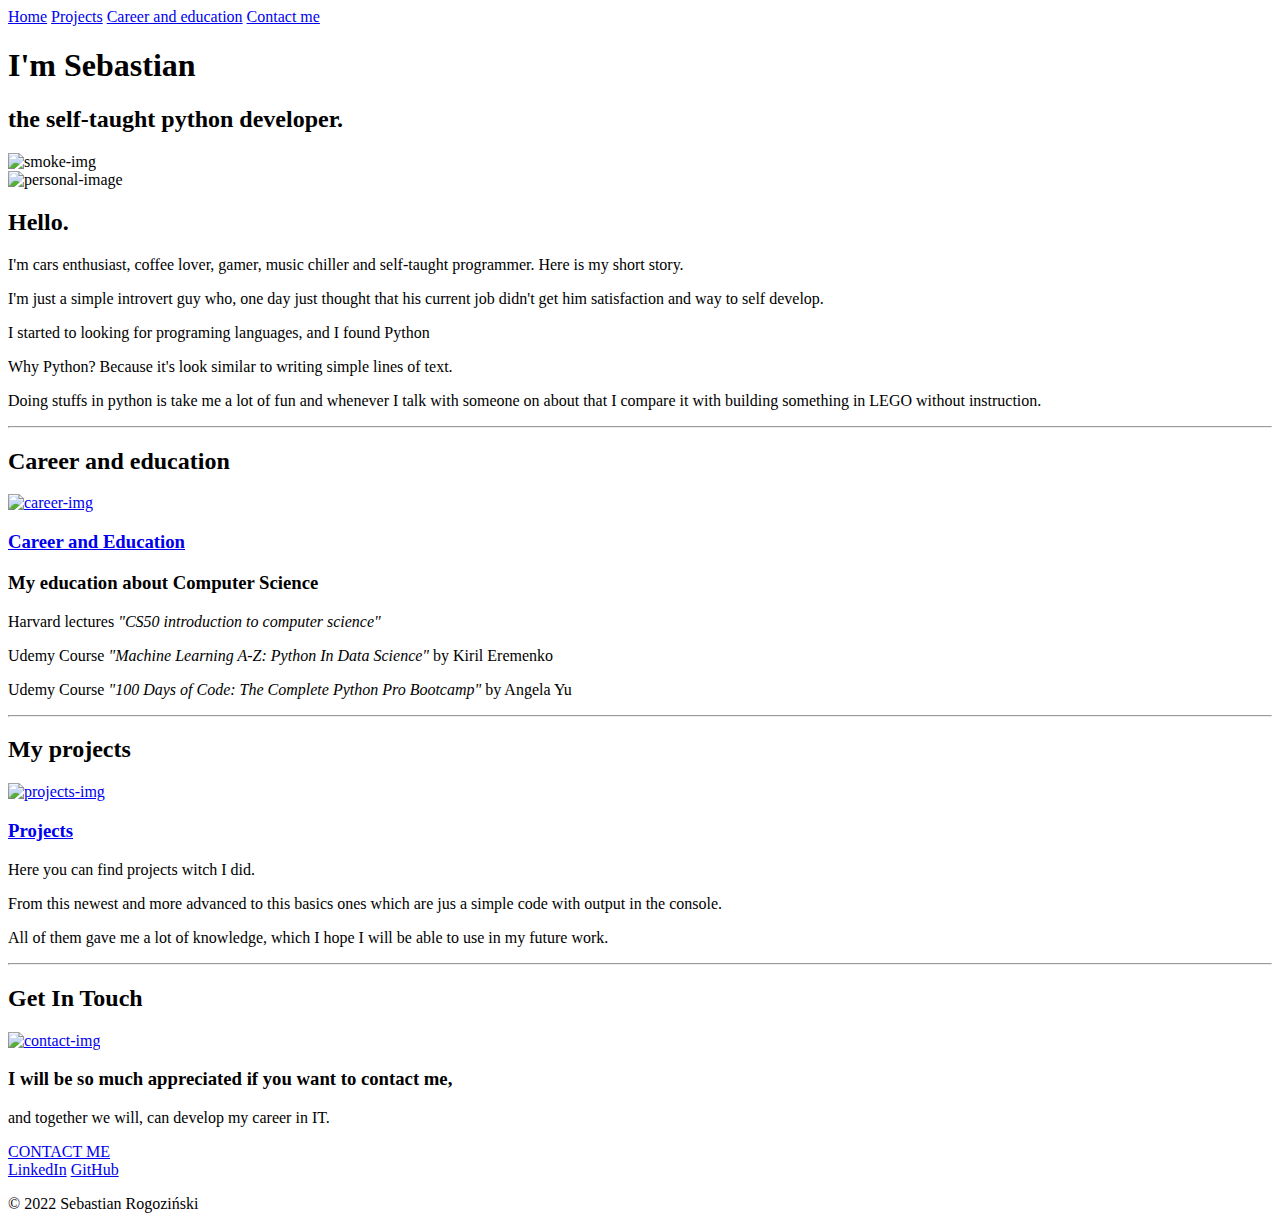
==== index.html @ 93d149de "Personal online CV with html and css" ====
<!DOCTYPE html>
<html lang="en">
<head>
    <meta charset="UTF-8">
    <title>Sebastian Rogoziński a python dev</title>
    <link rel="stylesheet" href="css/styles.css">
    <link rel="icon" href="favicon.ico">
    <link rel="preconnect" href="https://fonts.googleapis.com">
    <link rel="preconnect" href="https://fonts.gstatic.com" crossorigin>
    <link href="https://fonts.googleapis.com/css2?family=Merriweather&family=Montserrat&family=Sacramento&display=swap" rel="stylesheet">
</head>

<body>
    <div class="buttons">
        <a class="link-button" href="index.html">Home</a>
        <a class="link-button" href="projects.html">Projects</a>
        <a class="link-button" href="career-education.html">Career and education</a>
        <a class="link-button" href="mailto:sebastian.rogozinski88@email.com">Contact me</a>
    </div>
    <div class="top-container">
        <h1>I'm Sebastian</h1>
        <h2 class="top-h2">the self-taught python developer.</h2>
        <img class="geometry" src="Images/smoke.png" alt="smoke-img" width="1900" height="300">
    </div>

 <div class="middle-container">
  <div class="profile">
      <img src="Images/my_image.png" alt="personal-image" width="200" height="200">
      <h2>Hello.</h2>
      <p>I'm cars enthusiast, coffee lover, gamer, music chiller and self-taught programmer. Here is my short story.</p>
      <p>I'm just a simple introvert guy who, one day just thought that his current job didn't get him satisfaction and way to self develop.</p>
      <p>I started to looking for programing languages, and I found Python</p>
      <p>Why Python? Because it's look similar to writing simple lines of text.</p>
      <p>Doing stuffs in python is take me a lot of fun and whenever I talk with someone on about that I compare it with building something in LEGO without instruction.</p>
  </div>
  <hr>
  <div class="career">
      <h2 class="h2-career">Career and education</h2>
      <a href="career-education.html"><img class="career-img" src="Images/career-b.png" alt="career-img" width="200" height="200"></a>
      <h3 class="h3-career"><a href="career-education.html">Career and Education</a></h3>
      <h3>My education about Computer Science</h3>
      <p>Harvard lectures <i>"CS50 introduction to computer science"</i></p>
      <p>Udemy Course <i>"Machine Learning A-Z: Python In Data Science"</i> by Kiril Eremenko</p>
      <p>Udemy Course <i>"100 Days of Code: The Complete Python Pro Bootcamp"</i> by Angela Yu</p>
  </div>
  <hr>
  <div class="projects">
      <h2 class="h2-projects">My projects</h2>
      <a href="projects.html"><img class="projects-img" src="Images/projects-b.png" alt="projects-img" width="200" height="200"></a>
      <h3 class="h3-projects"><a href="projects.html">Projects</a></h3>
      <p>Here you can find projects witch I did.</p>
      <p>From this newest and more advanced to this basics ones which are jus a simple code with output in the console.</p>
      <p>All of them gave me a lot of knowledge, which I hope I will be able to use in my future work. </p>
  </div>
  <hr>
  <div class="contact-me">
    <h2>Get In Touch</h2>
      <a class="btn" href="mailto:sebastian.rogozinski88@email.com"><img class="contact-img" src="Images/contact-b.png" alt="contact-img" width="200" height="200"></a>
    <h3>I will be so much appreciated if you want to contact me,</h3>
    <p>and together we will, can develop my career in IT.</p>
    <a class="btn" href="mailto:sebastian.rogozinski88@email.com">CONTACT ME</a>
  </div>
</div>

<div class="bottom-container">
   <a class="footer-link" href="https://www.linkedin.com/in/sebastian-rogozi%C5%84ski-69b742207/">LinkedIn</a>
   <a class="footer-link" href="https://github.com/SlowlyOwly">GitHub</a>
   <p>© 2022 Sebastian Rogoziński</p>
</div>


</body>
</html>
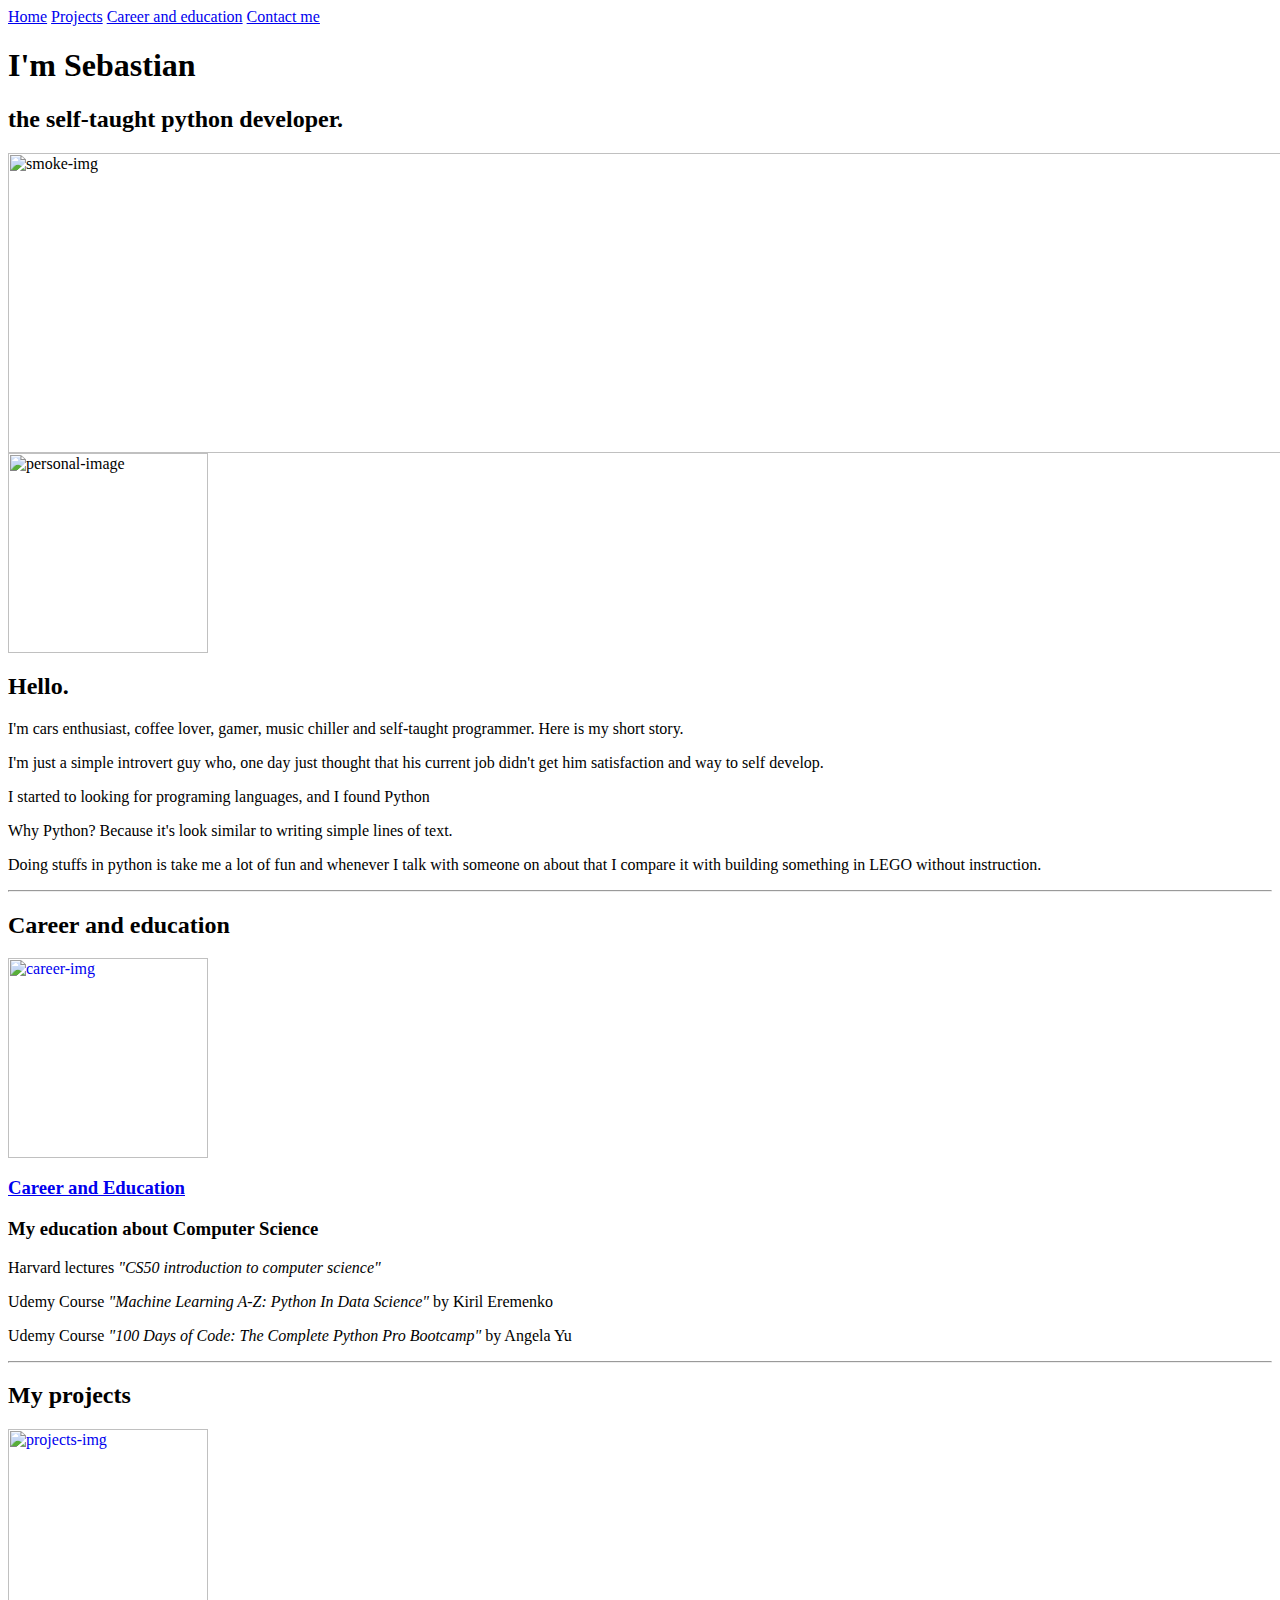
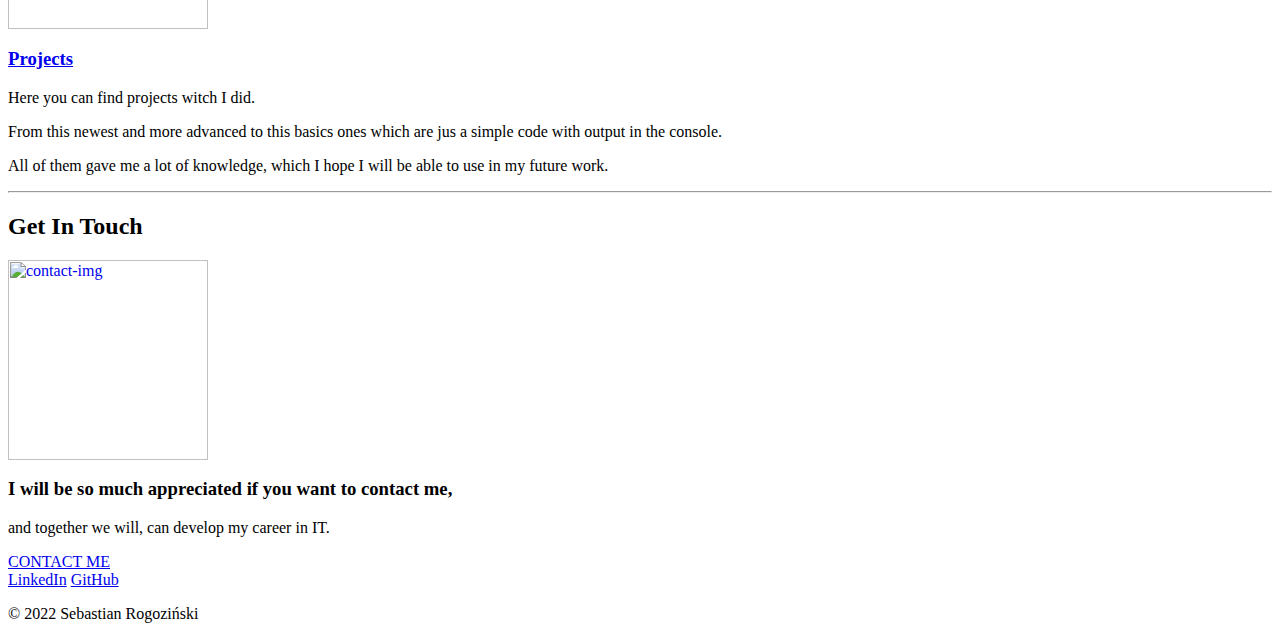
==== commit 6c116723: "Update index.html" ====
--- a/index.html
+++ b/index.html
@@ -1,4 +1,3 @@
-<!DOCTYPE html>
 <html lang="en">
 <head>
     <meta charset="UTF-8">
@@ -70,4 +69,4 @@
 
 
 </body>
-</html>+</html>
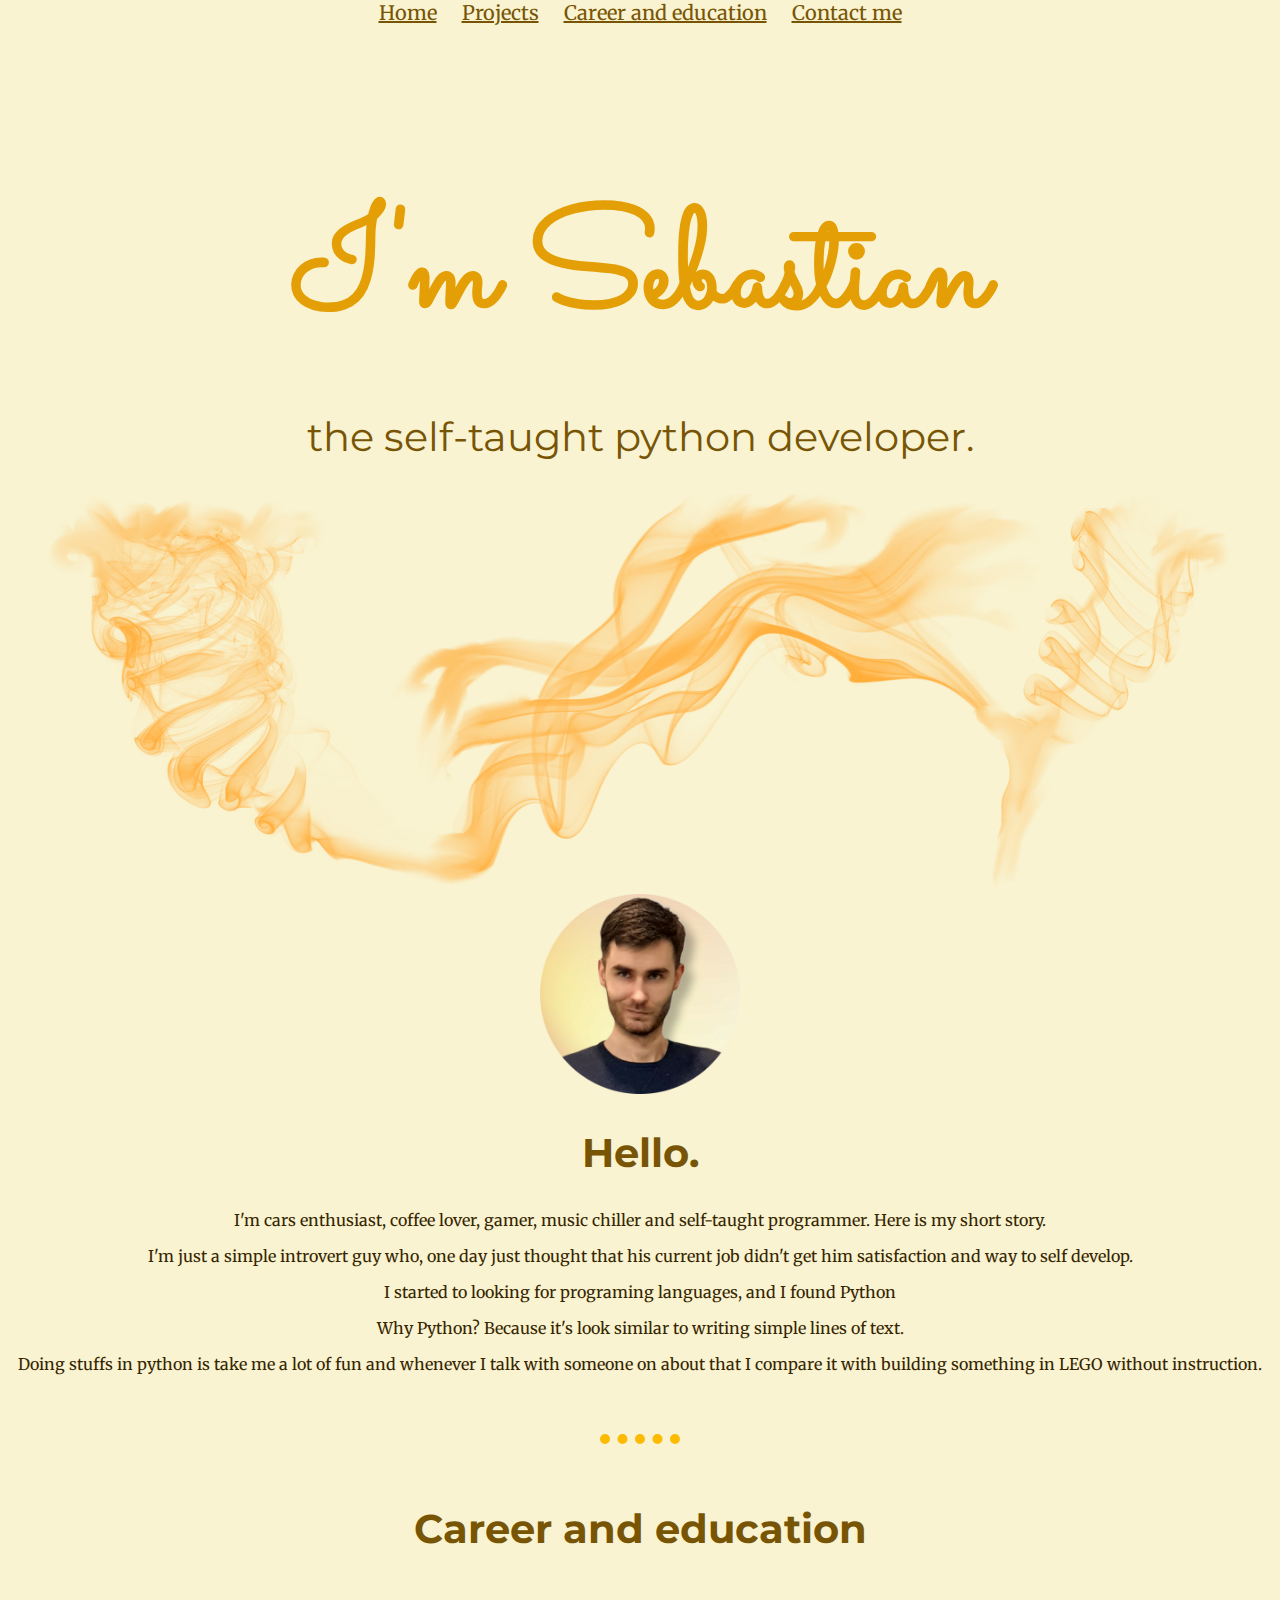
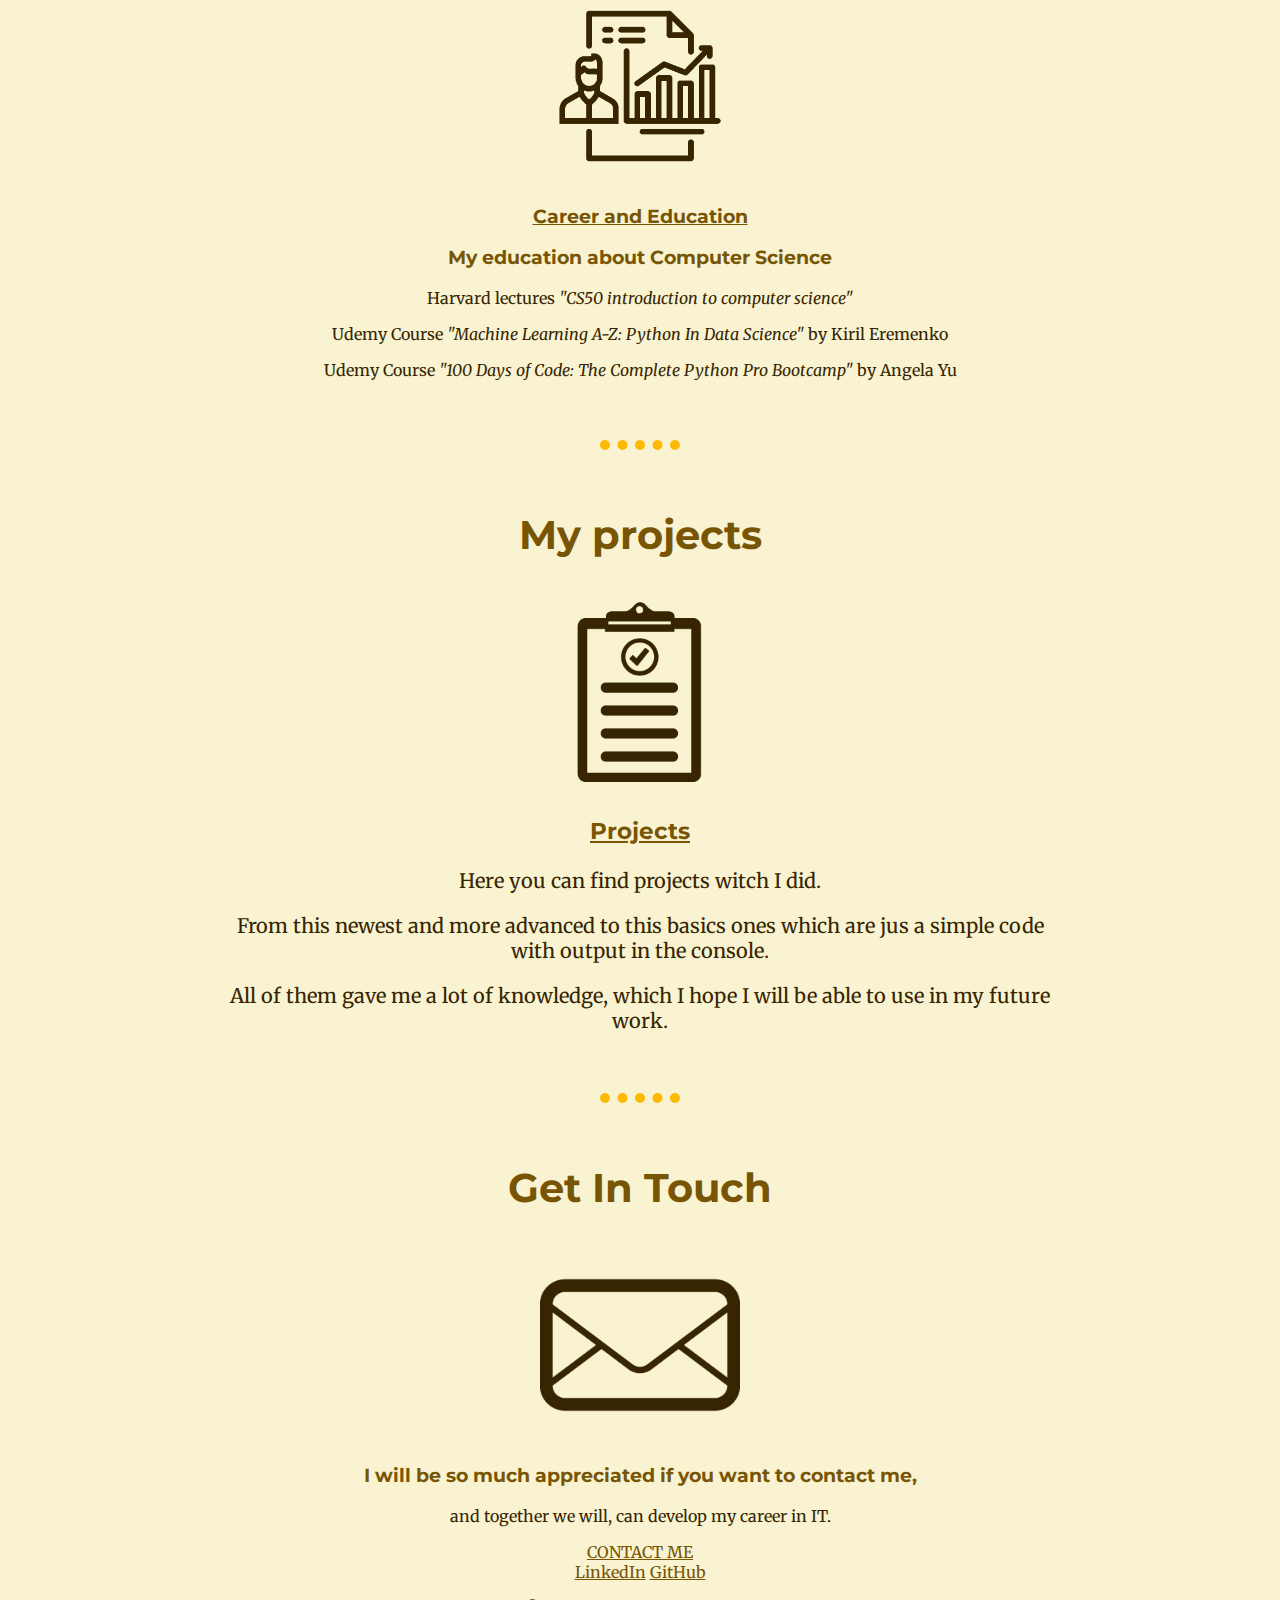
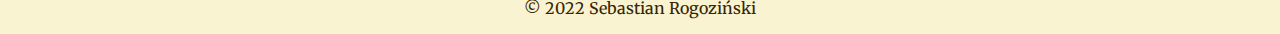
==== commit 02e3fe14: "smoke size delete" ====
--- a/index.html
+++ b/index.html
@@ -19,7 +19,7 @@
     <div class="top-container">
         <h1>I'm Sebastian</h1>
         <h2 class="top-h2">the self-taught python developer.</h2>
-        <img class="geometry" src="Images/smoke.png" alt="smoke-img" width="1900" height="300">
+        <img class="geometry" src="Images/smoke.png" alt="smoke-img">
     </div>
 
  <div class="middle-container">
--- a/css/styles.css
+++ b/css/styles.css
@@ -0,0 +1,169 @@
+body {
+    margin: 0;
+    text-align: center;
+    font-family: 'Merriweather', serif;
+    background-color: #F9F3D1;
+
+    }
+
+h1 {
+    margin: 50px auto 0 auto;
+    font-family: 'Sacramento', cursive;
+    font-size: 140px;
+    color: #e39f05;
+    }
+
+h2 {
+    font-family: 'Montserrat', sans-serif;
+    color: #785505;
+    font-size: 40px;
+
+    }
+
+h3 {
+    font-family: 'Montserrat', sans-serif;
+    color: #785505;
+    }
+p {
+    color: #362500;
+    }
+
+a {
+    color: #785505;
+    }
+
+hr {
+    margin: 60px auto 60px auto;
+    background-color: #F9F3D1;
+    border-color: #fcba03;
+    border-style: none;
+    border-top-style: dotted;
+    border-width: 10px;
+    width: 80px;
+    }
+
+.top-container {
+    background-color: #F9F3D1;
+    position: relative;
+    padding-top: 100px;
+    }
+
+.middle-container {
+    background-color: #F9F3D1;
+    }
+
+.bottom-container {
+    background-color: #F9F3D1;
+    }
+
+.geometry {
+    position: relative;
+    }
+
+.top-h2 {
+    font-weight: normal;
+    }
+
+.career-table {
+    width: 80%;
+    margin: 50px auto 50px auto;
+    color: #362500;
+    font-size: 20px;
+    }
+
+.date-table {
+    height: 10px;
+    width: 14%;
+    vertical-align: top;
+    border-collapse: collapse;
+    border: solid 1px;
+    }
+
+.company-table {
+    width: 14%;
+    vertical-align: top;
+    border-collapse: collapse;
+    border: solid 1px;
+    }
+
+.position-table {
+    width: 25%;
+    vertical-align: top;
+    border-collapse: collapse;
+    border: solid 1px;
+    }
+
+.description-table {
+    vertical-align: top;
+    border-collapse: collapse;
+    border: solid 1px;
+    }
+
+.p-table {
+    margin-bottom: 5px;
+    margin-top: 5px;
+    }
+
+.education-table {
+    width: 80%;
+    margin: 50px auto 50px auto;
+    color: #362500;
+    font-size: 20px;
+    }
+
+.university-table {
+    width: 14%;
+    vertical-align: top;
+    border-collapse: collapse;
+    border: solid 1px;
+    }
+
+.certificates-table {
+    width: 80%;
+    margin: 50px auto 50px auto;
+    color: #362500;
+    font-size: 20px;
+    }
+
+.released-table {
+    width: 14%;
+    vertical-align: top;
+    border-collapse: collapse;
+    border: solid 1px;
+    }
+
+.certificate-table {
+    width: 14%;
+    vertical-align: top;
+    border-collapse: collapse;
+    border: solid 1px;
+    }
+
+.projects {
+    width: 65%;
+    margin: 50px auto 50px auto;
+    color: #362500;
+    font-size: 20px;
+    }
+
+.link-table {
+    width: 500px;
+    padding-bottom: 10px;
+    padding-top: 10px;
+    }
+
+.p-img-table {
+    width: 738px;
+    padding-bottom: 10px;
+    padding-top: 10px;
+    }
+
+.buttons {
+    font-family: 'Merriweather', serif;
+    font-size: 20px;
+    }
+
+.link-button {
+    margin-right: 10px;
+    margin-left: 10px;
+    }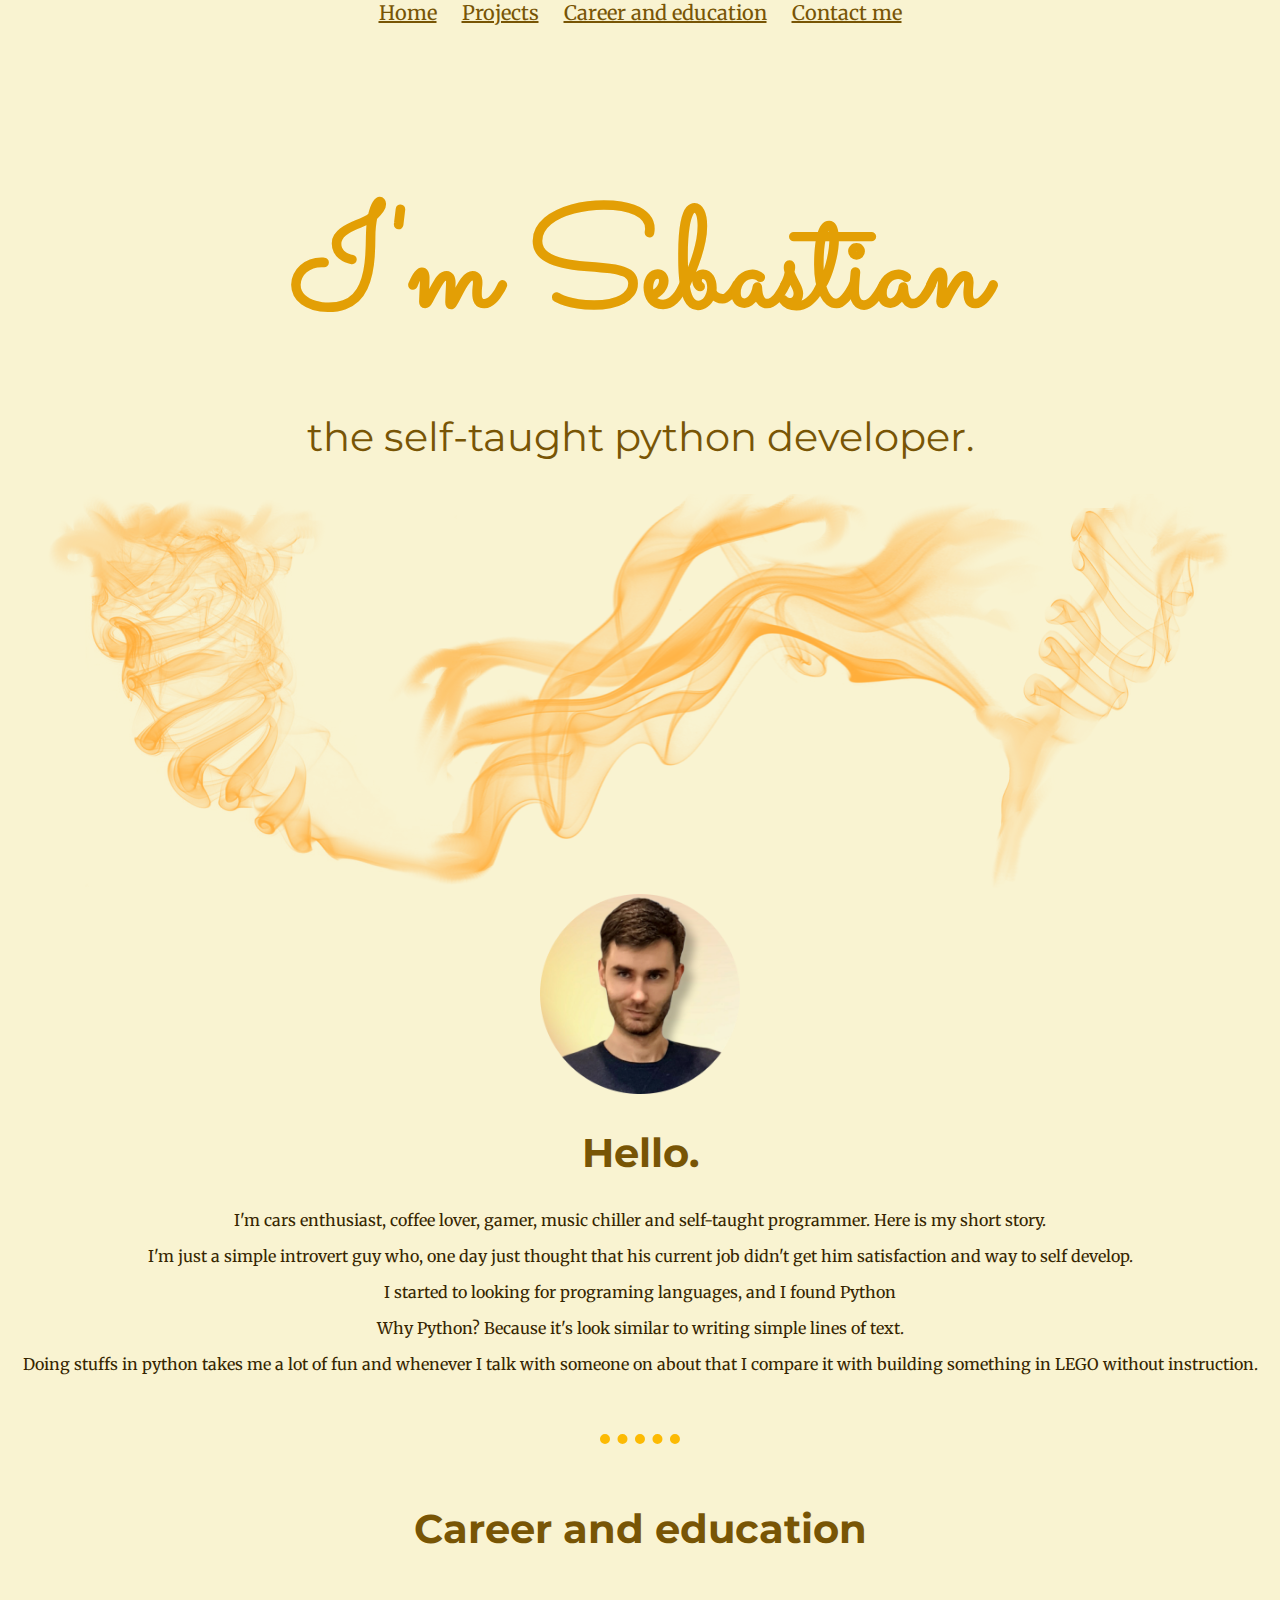
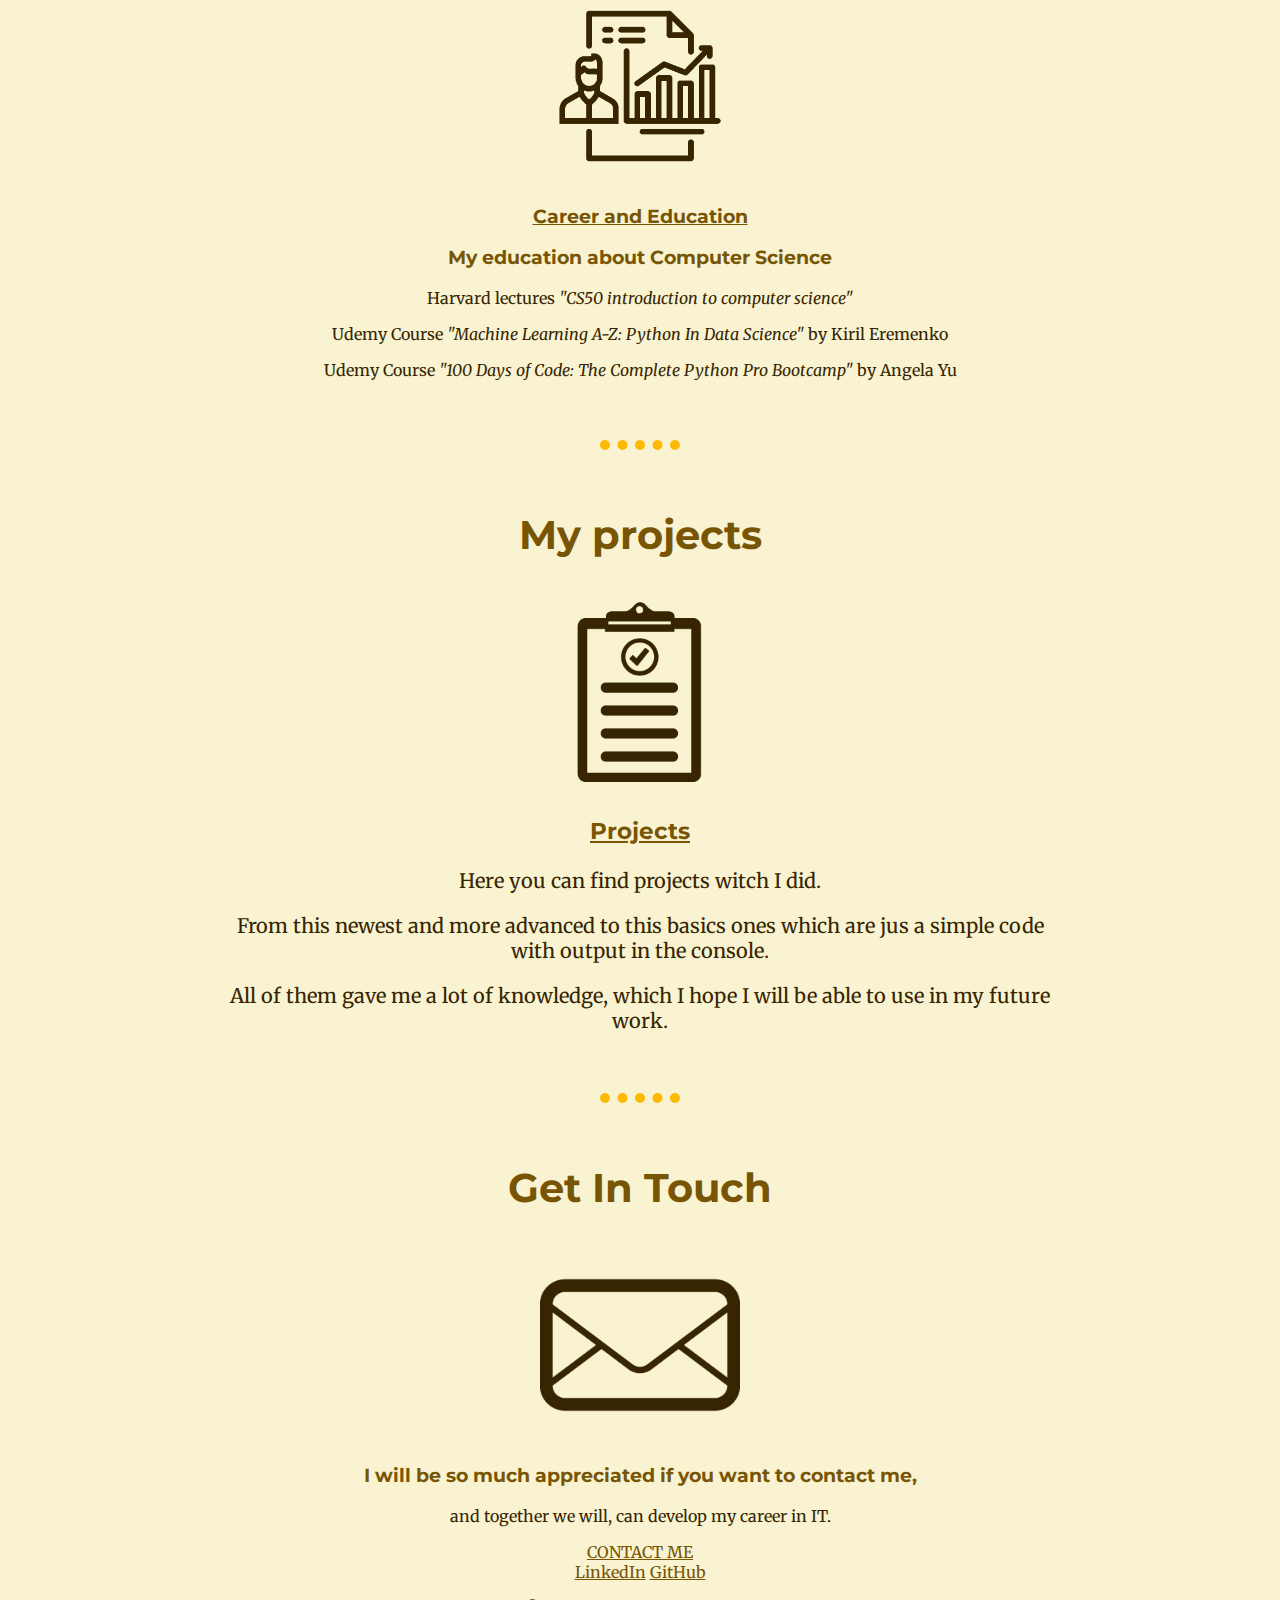
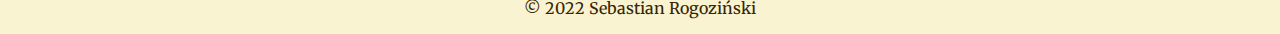
==== commit 40e87b52: "Update index.html" ====
--- a/index.html
+++ b/index.html
@@ -30,7 +30,7 @@
       <p>I'm just a simple introvert guy who, one day just thought that his current job didn't get him satisfaction and way to self develop.</p>
       <p>I started to looking for programing languages, and I found Python</p>
       <p>Why Python? Because it's look similar to writing simple lines of text.</p>
-      <p>Doing stuffs in python is take me a lot of fun and whenever I talk with someone on about that I compare it with building something in LEGO without instruction.</p>
+      <p>Doing stuffs in python takes me a lot of fun and whenever I talk with someone on about that I compare it with building something in LEGO without instruction.</p>
   </div>
   <hr>
   <div class="career">
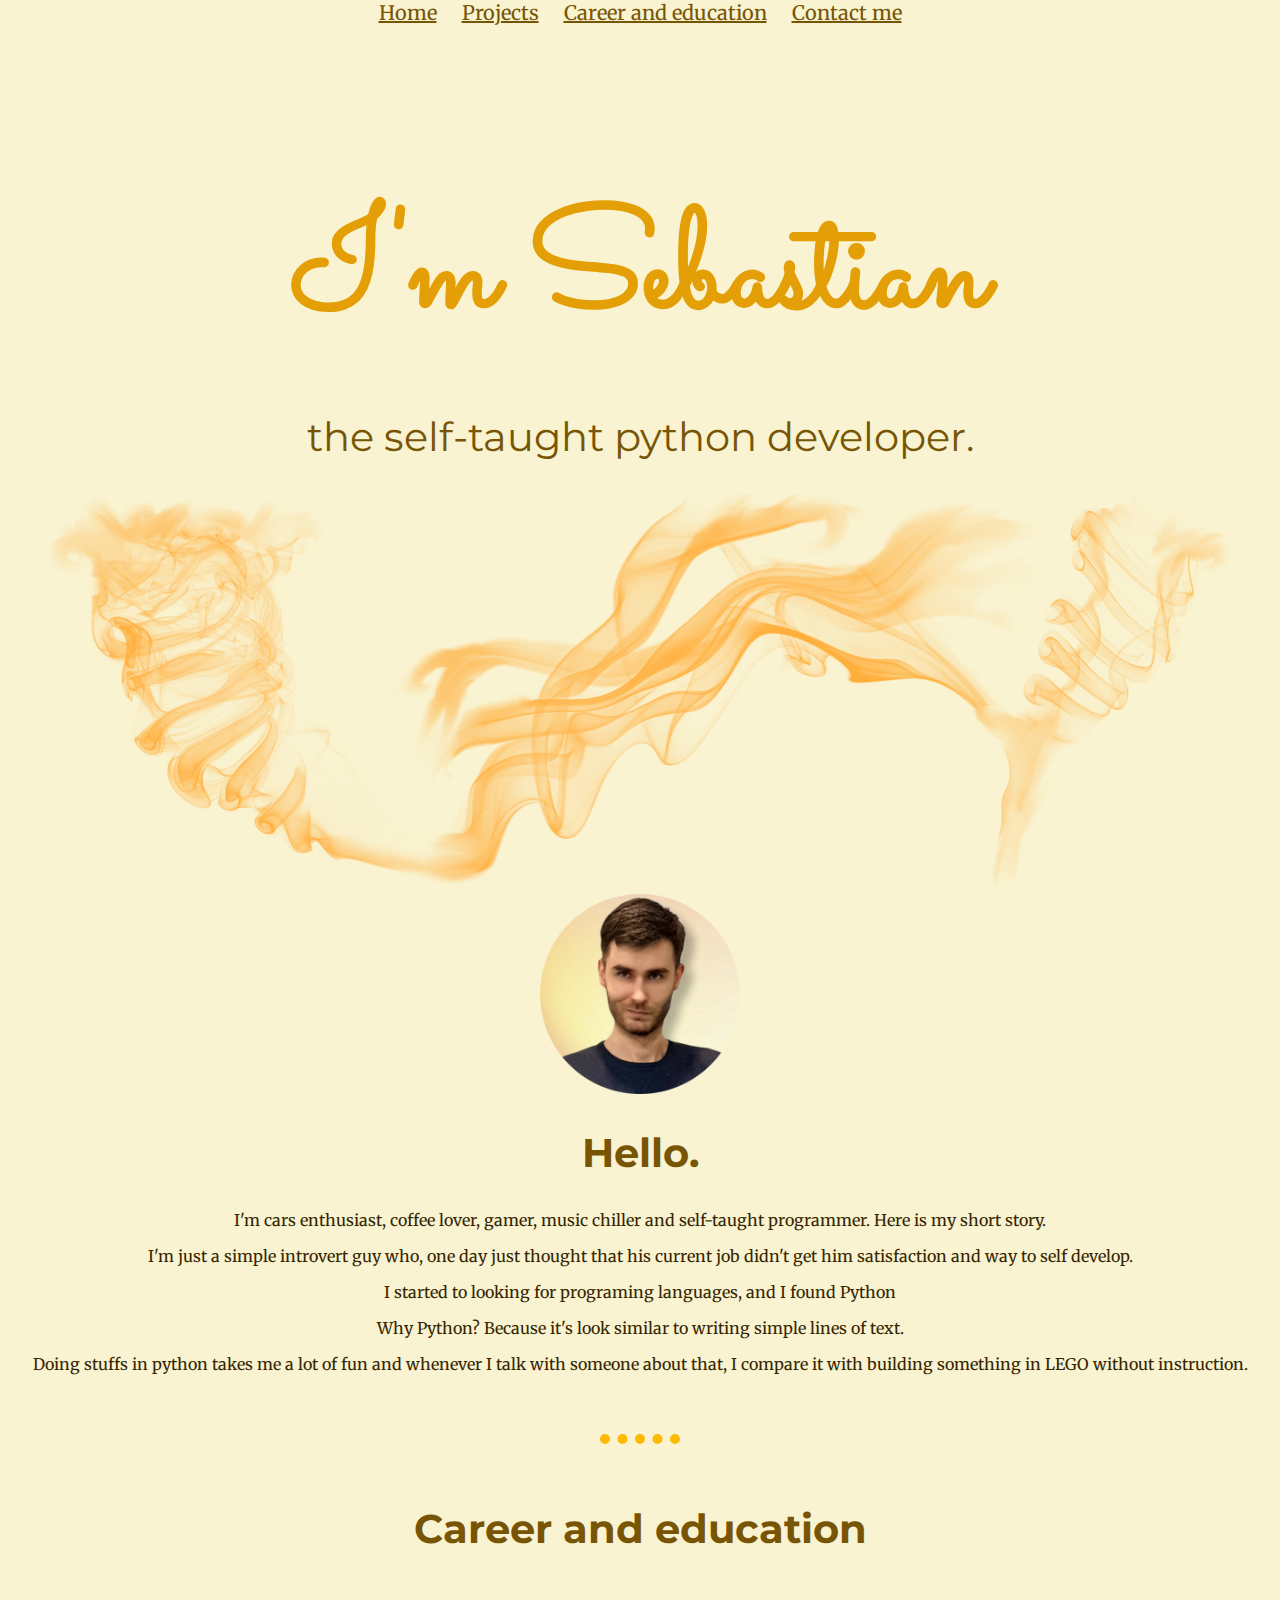
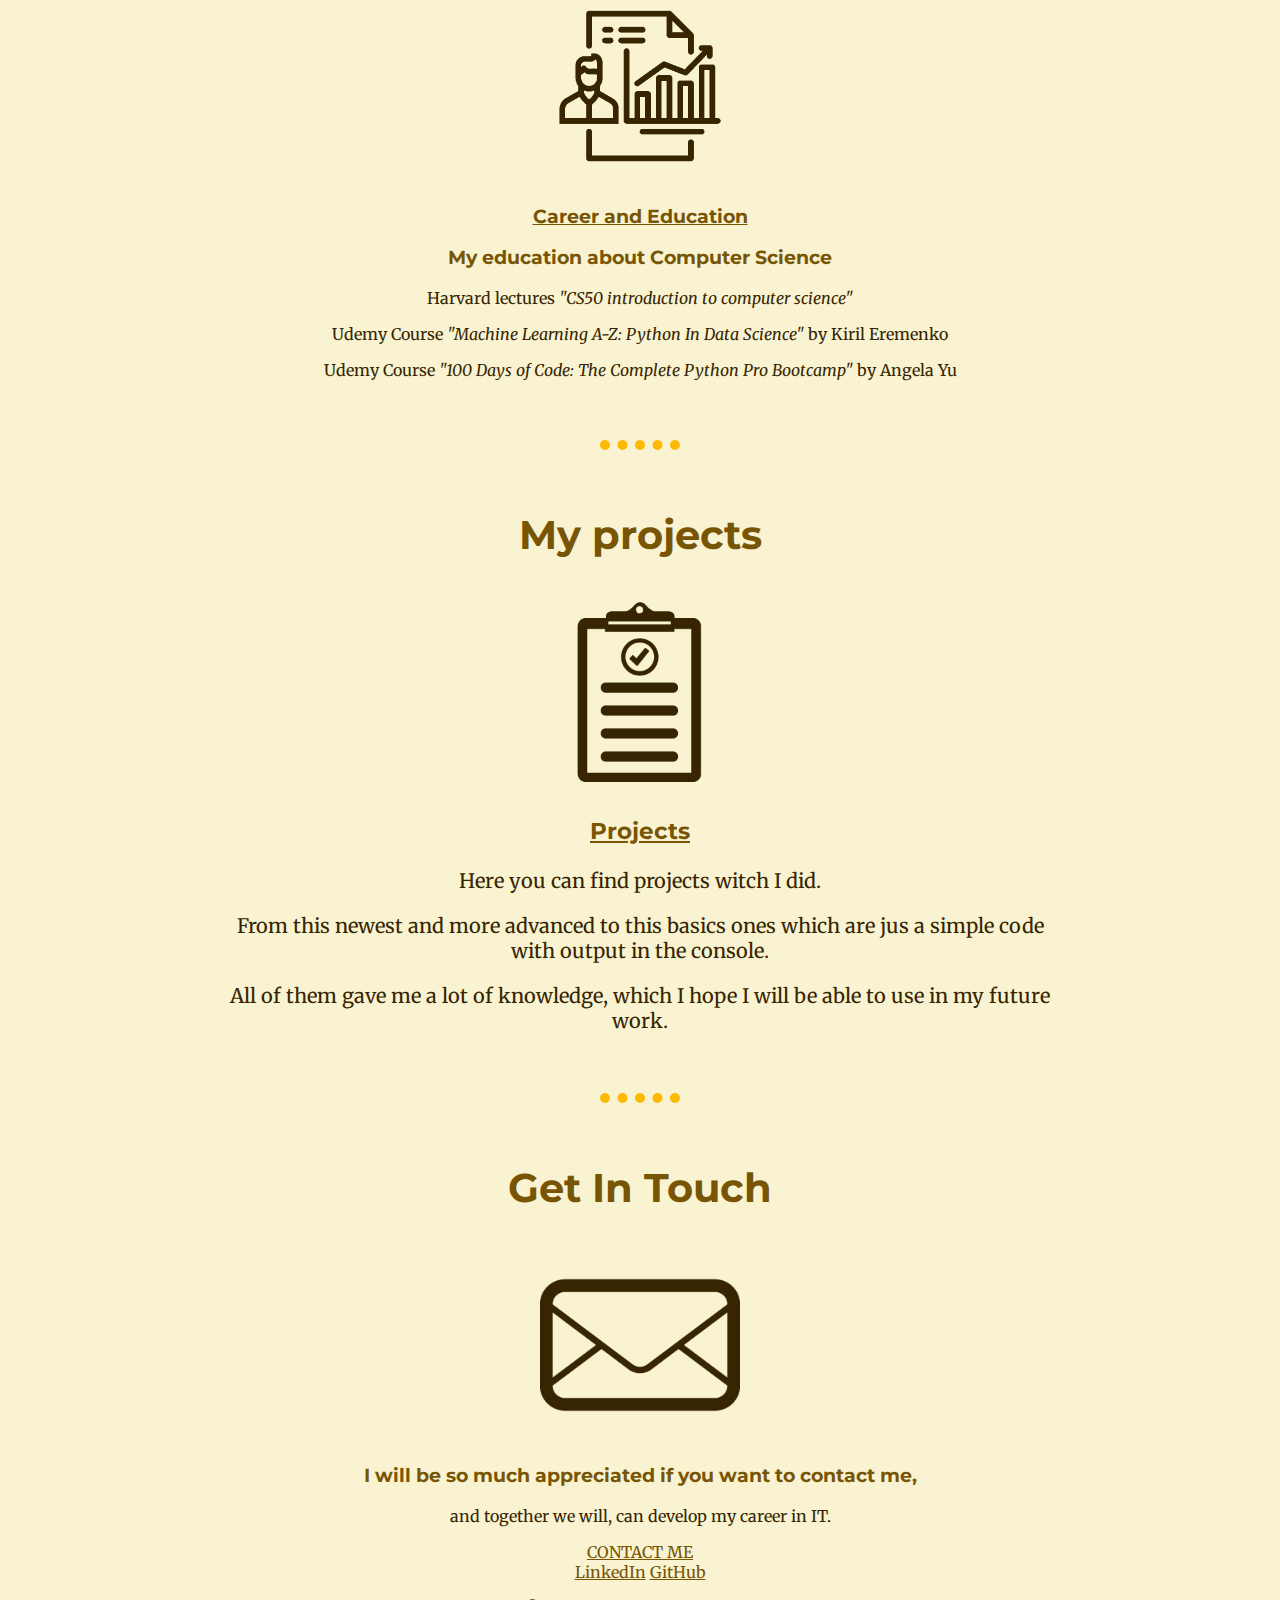
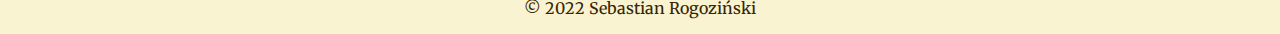
==== commit 3127c531: "Update index.html" ====
--- a/index.html
+++ b/index.html
@@ -30,7 +30,7 @@
       <p>I'm just a simple introvert guy who, one day just thought that his current job didn't get him satisfaction and way to self develop.</p>
       <p>I started to looking for programing languages, and I found Python</p>
       <p>Why Python? Because it's look similar to writing simple lines of text.</p>
-      <p>Doing stuffs in python takes me a lot of fun and whenever I talk with someone on about that I compare it with building something in LEGO without instruction.</p>
+      <p>Doing stuffs in python takes me a lot of fun and whenever I talk with someone about that, I compare it with building something in LEGO without instruction.</p>
   </div>
   <hr>
   <div class="career">
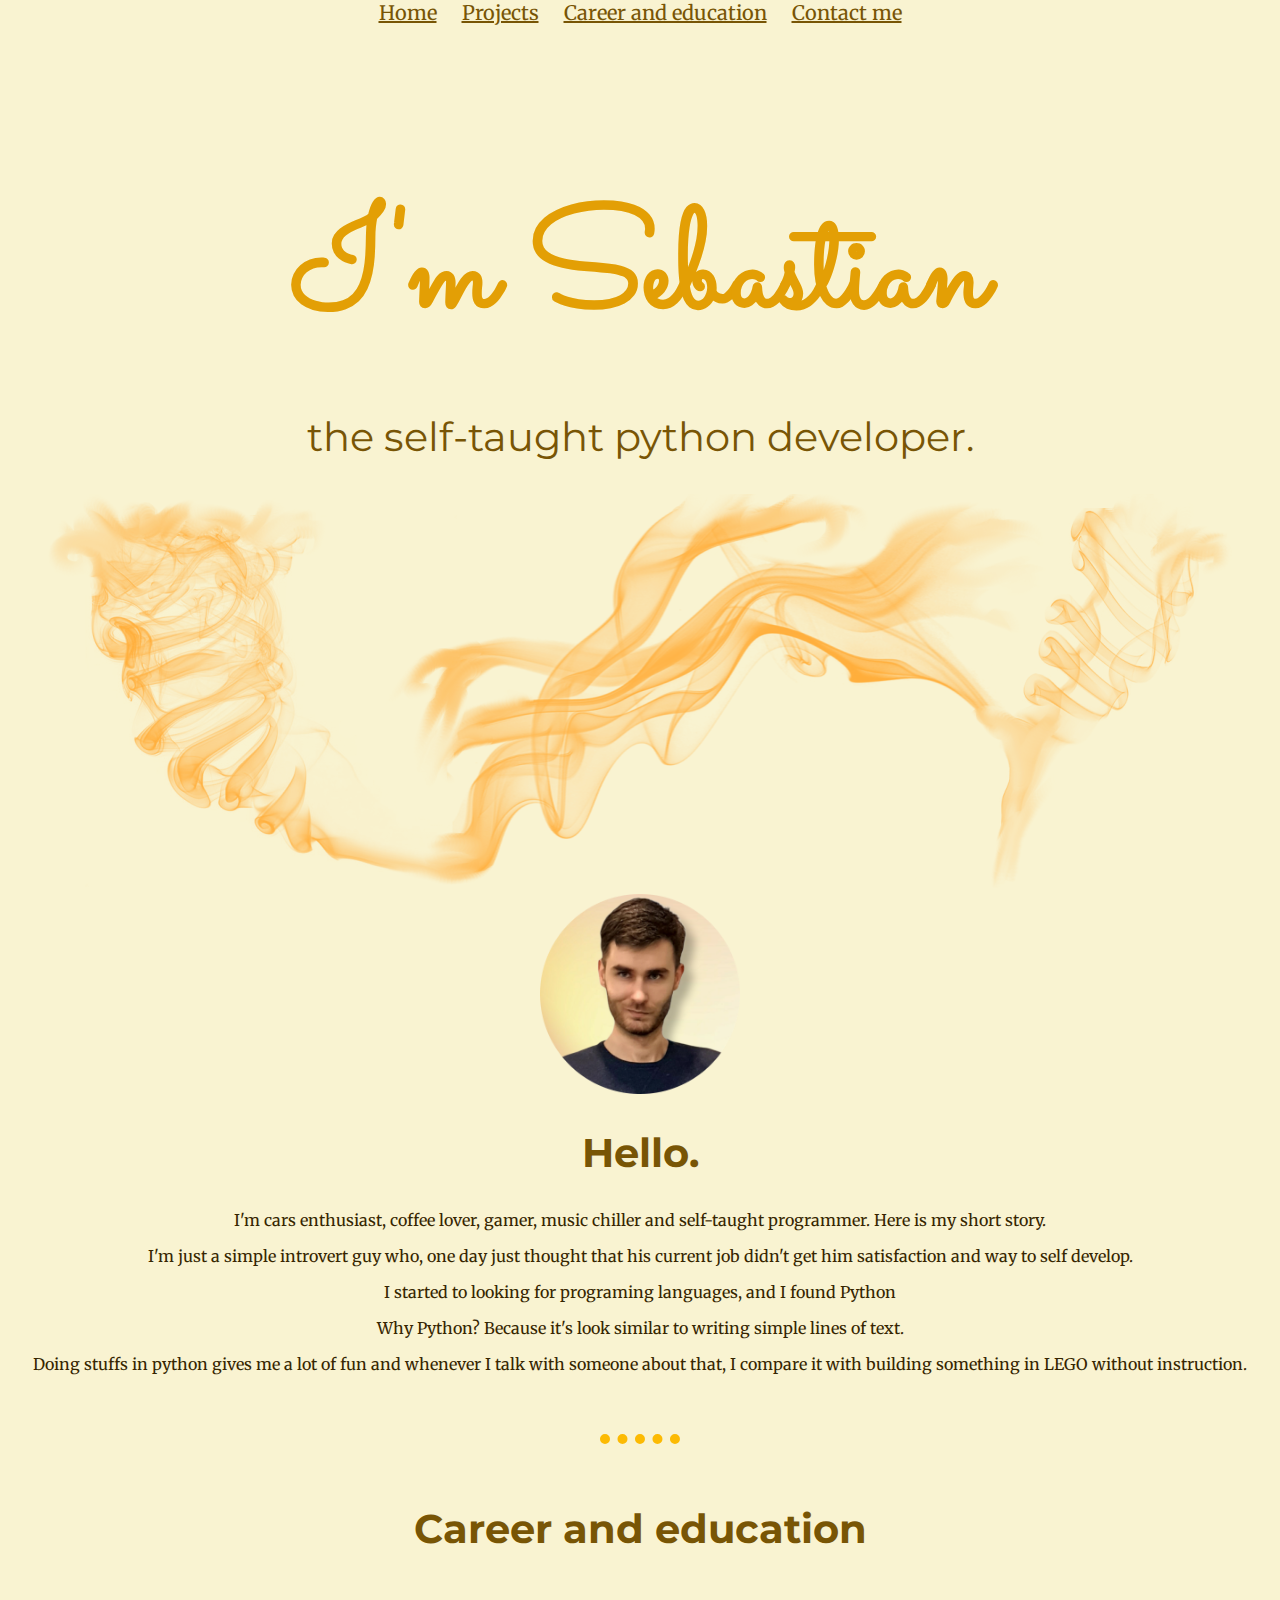
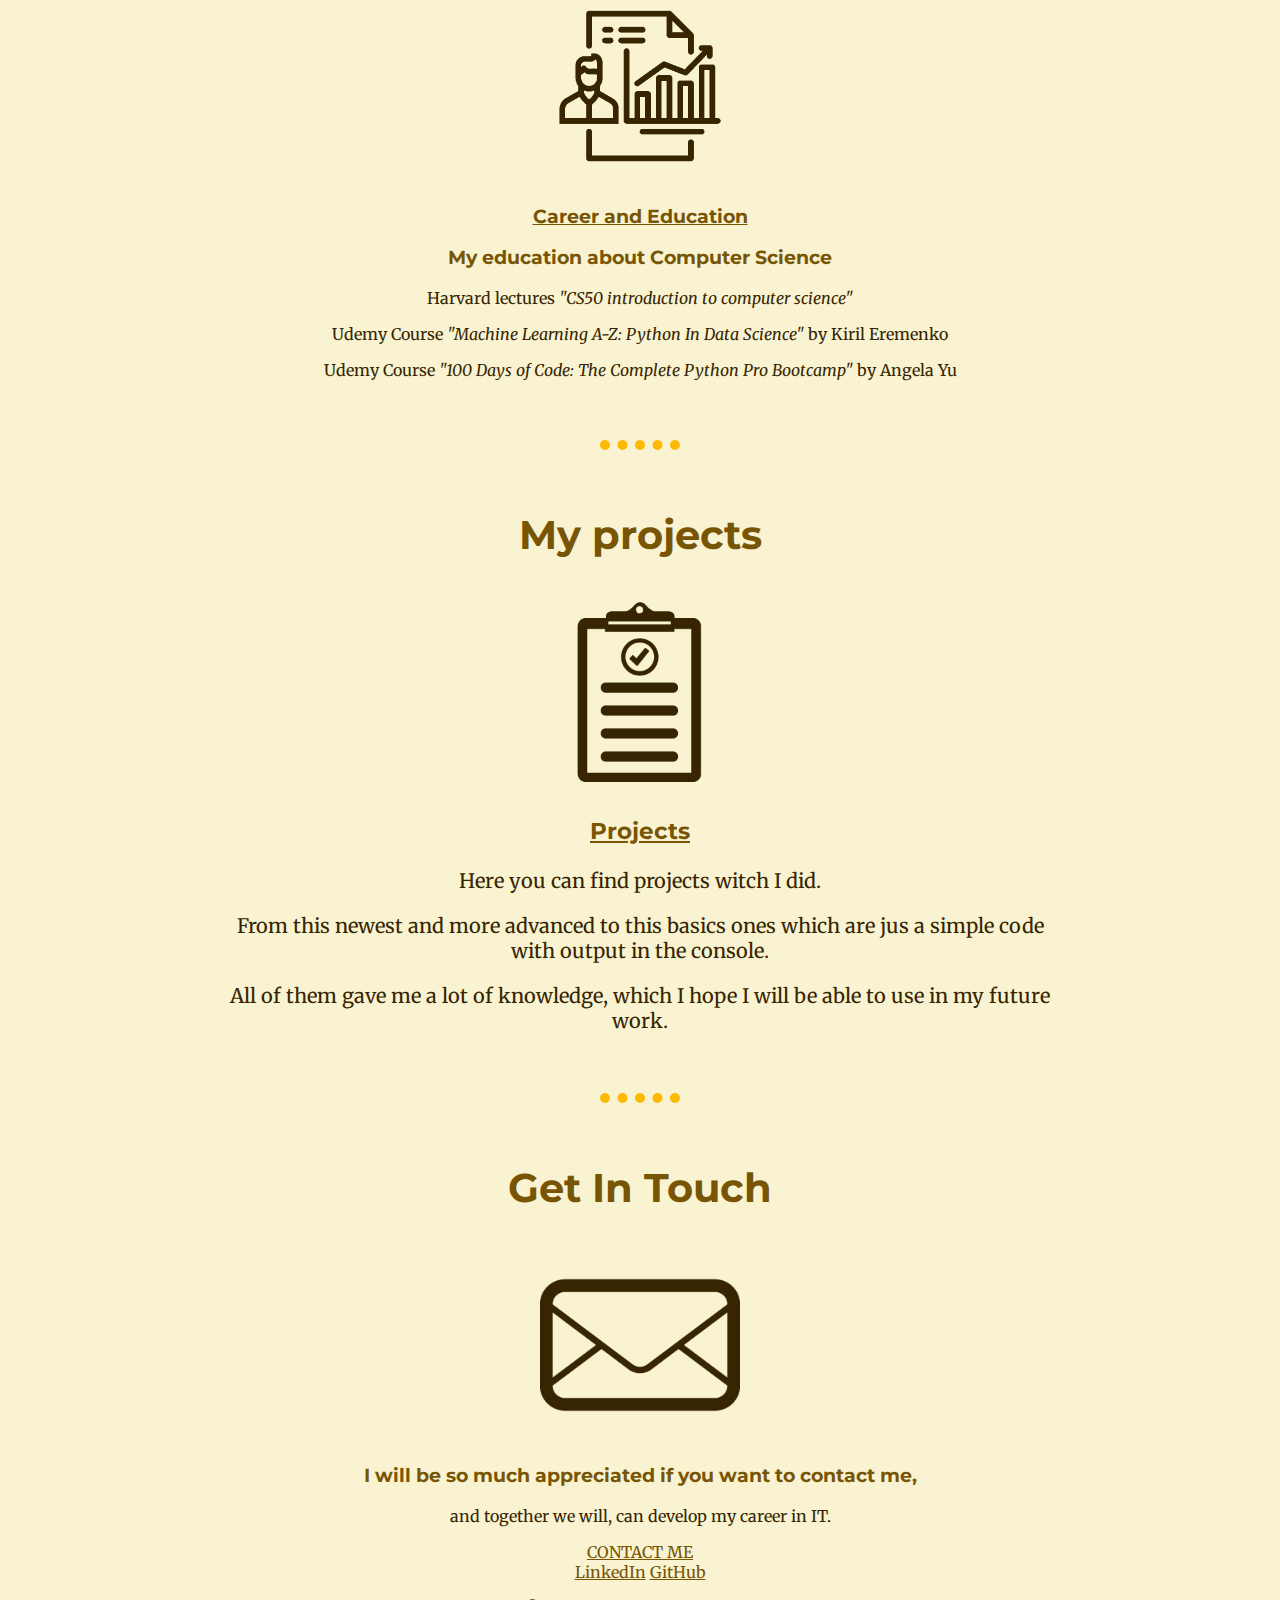
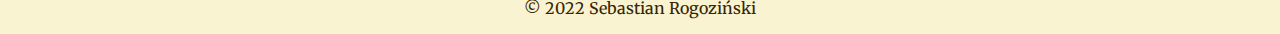
==== commit 924a58b6: "Update index.html" ====
--- a/index.html
+++ b/index.html
@@ -30,7 +30,7 @@
       <p>I'm just a simple introvert guy who, one day just thought that his current job didn't get him satisfaction and way to self develop.</p>
       <p>I started to looking for programing languages, and I found Python</p>
       <p>Why Python? Because it's look similar to writing simple lines of text.</p>
-      <p>Doing stuffs in python takes me a lot of fun and whenever I talk with someone about that, I compare it with building something in LEGO without instruction.</p>
+      <p>Doing stuffs in python gives me a lot of fun and whenever I talk with someone about that, I compare it with building something in LEGO without instruction.</p>
   </div>
   <hr>
   <div class="career">
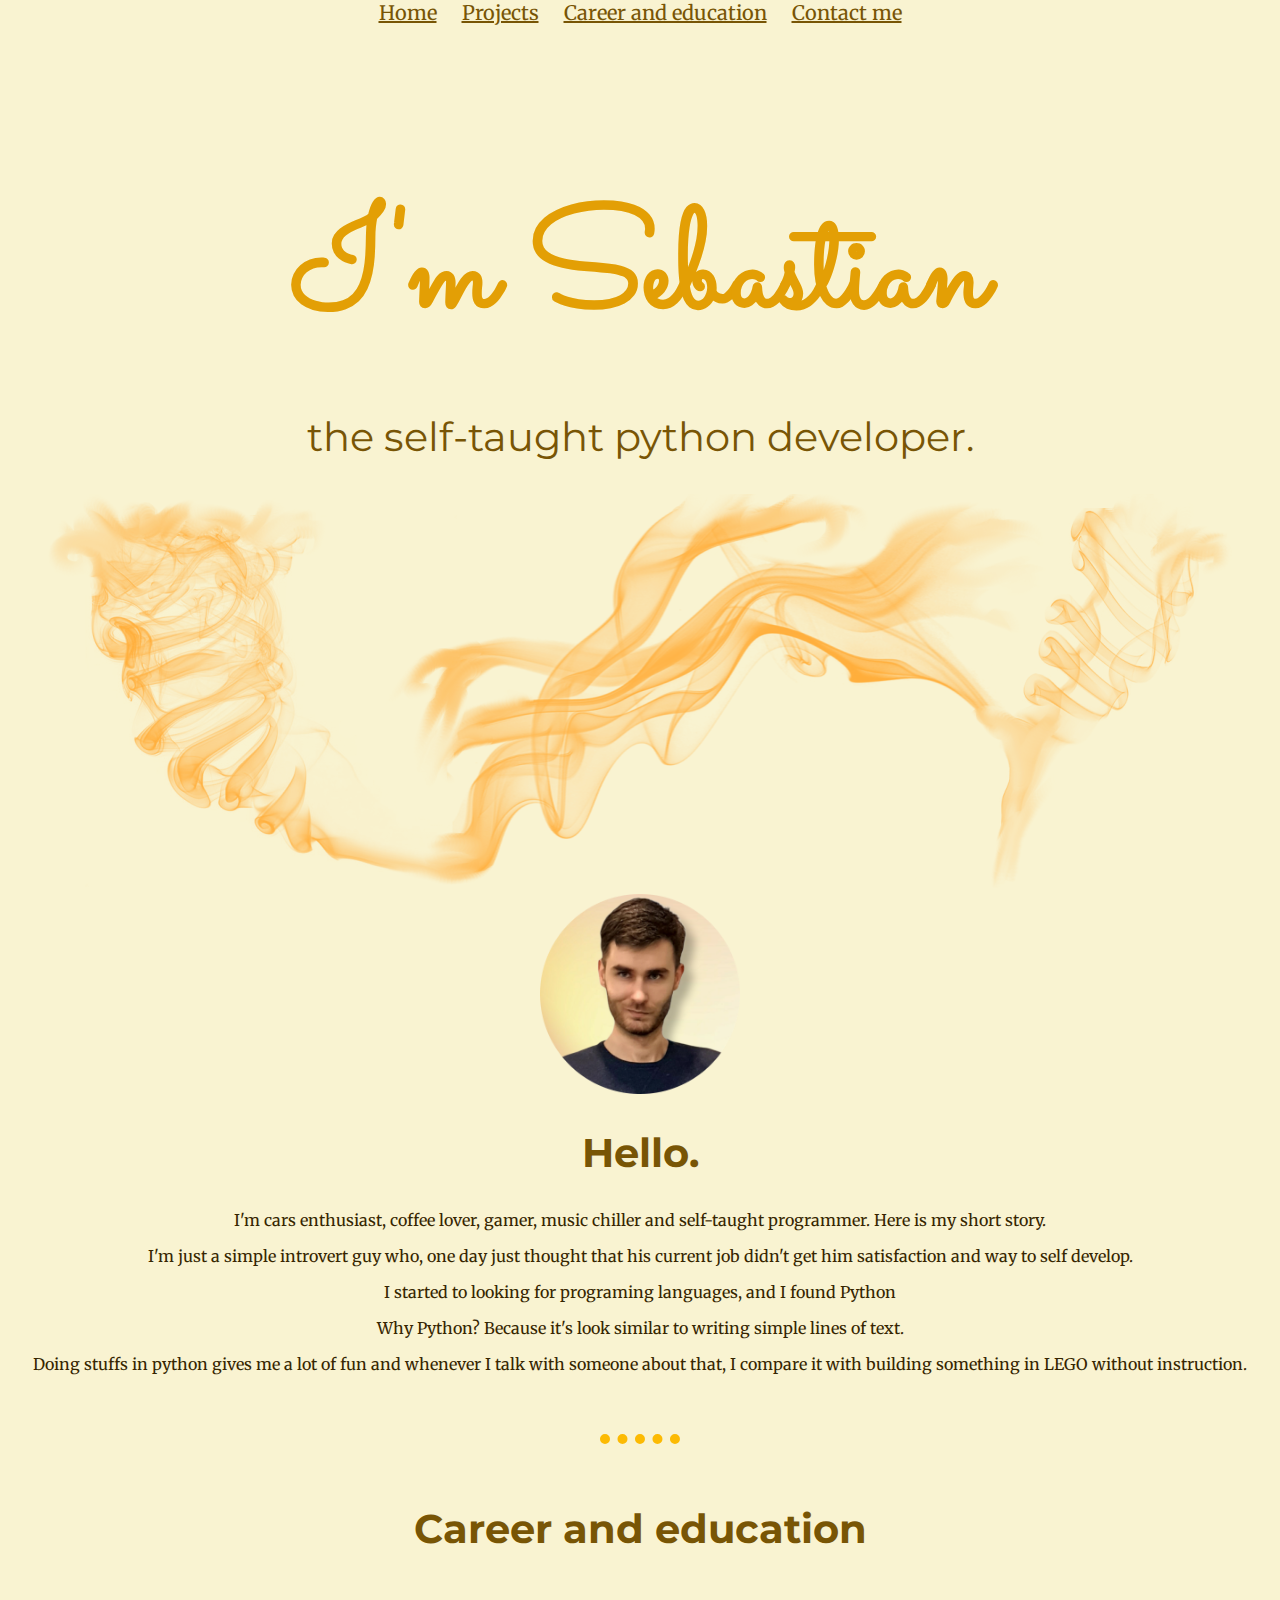
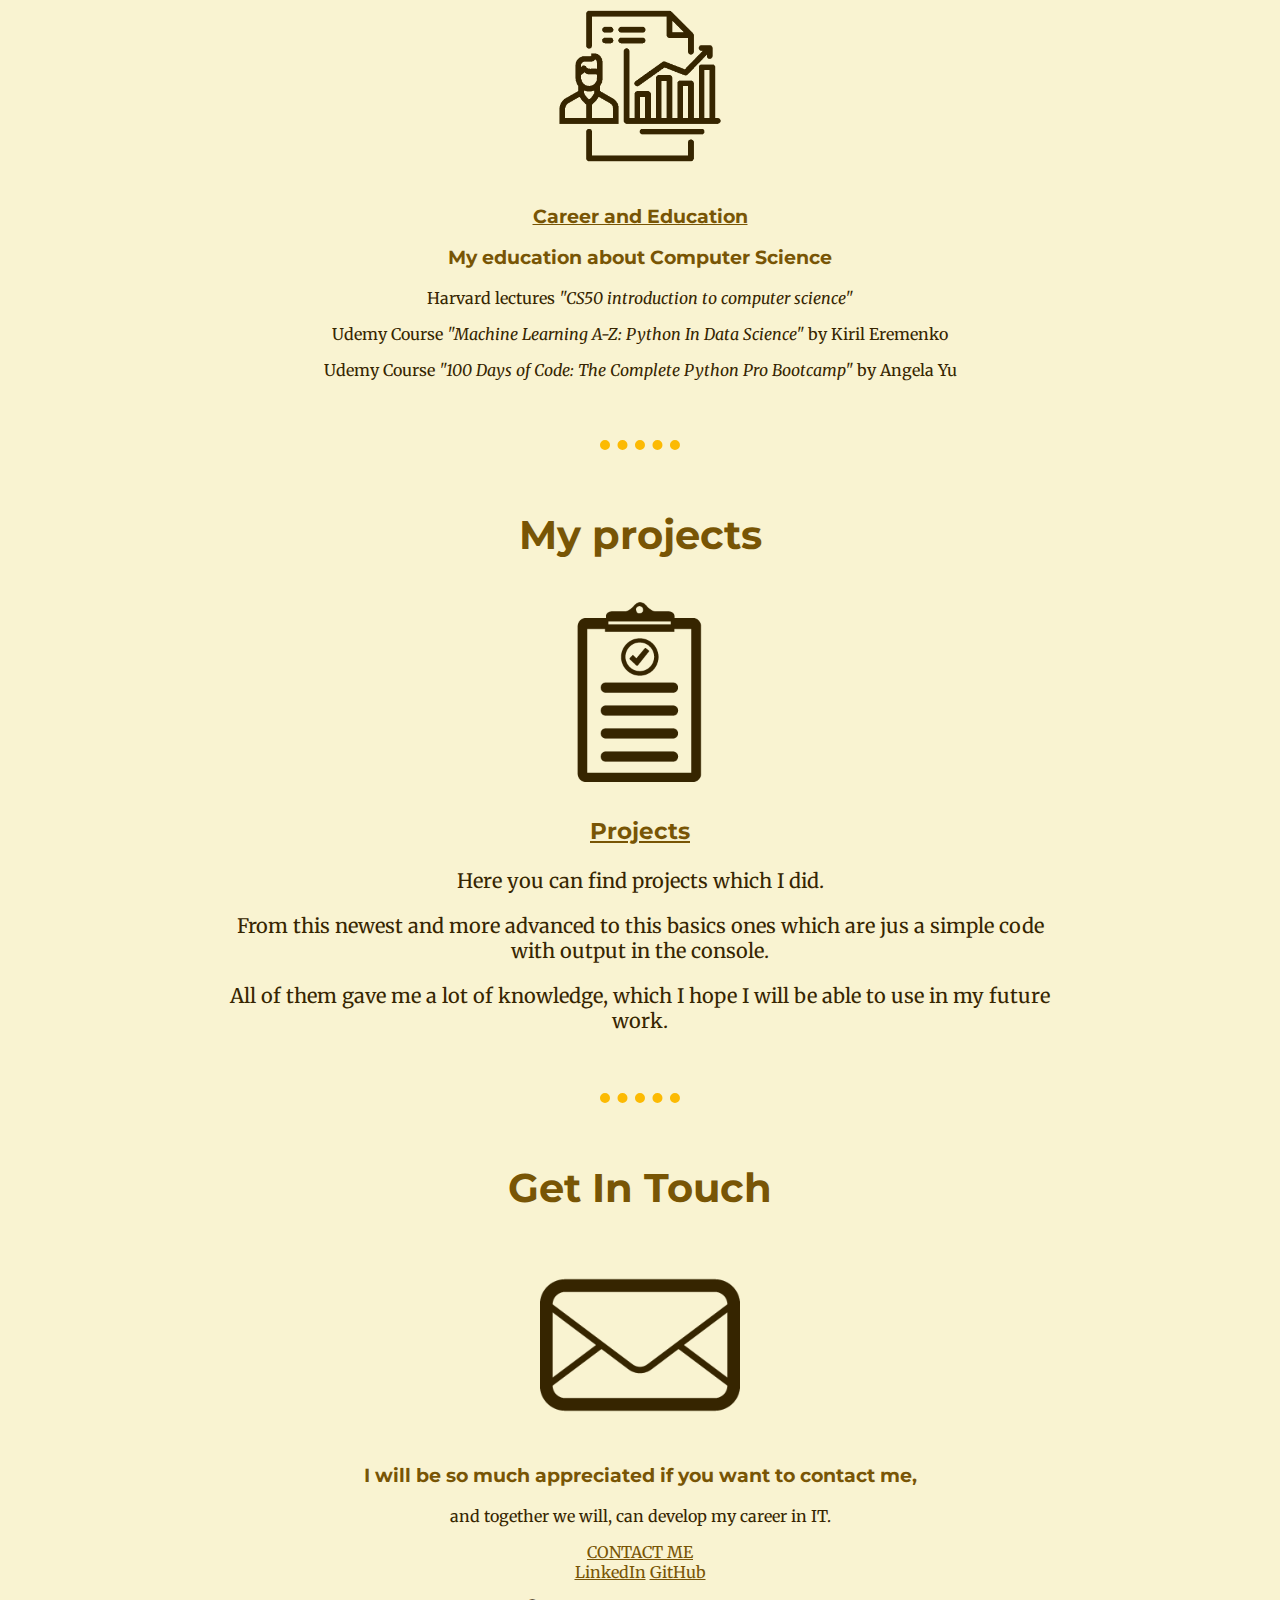
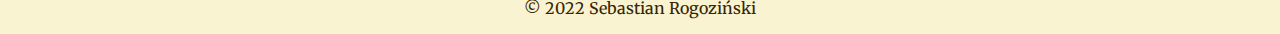
==== commit 86c1f1bc: "Update index.html" ====
--- a/index.html
+++ b/index.html
@@ -47,7 +47,7 @@
       <h2 class="h2-projects">My projects</h2>
       <a href="projects.html"><img class="projects-img" src="Images/projects-b.png" alt="projects-img" width="200" height="200"></a>
       <h3 class="h3-projects"><a href="projects.html">Projects</a></h3>
-      <p>Here you can find projects witch I did.</p>
+      <p>Here you can find projects which I did.</p>
       <p>From this newest and more advanced to this basics ones which are jus a simple code with output in the console.</p>
       <p>All of them gave me a lot of knowledge, which I hope I will be able to use in my future work. </p>
   </div>
